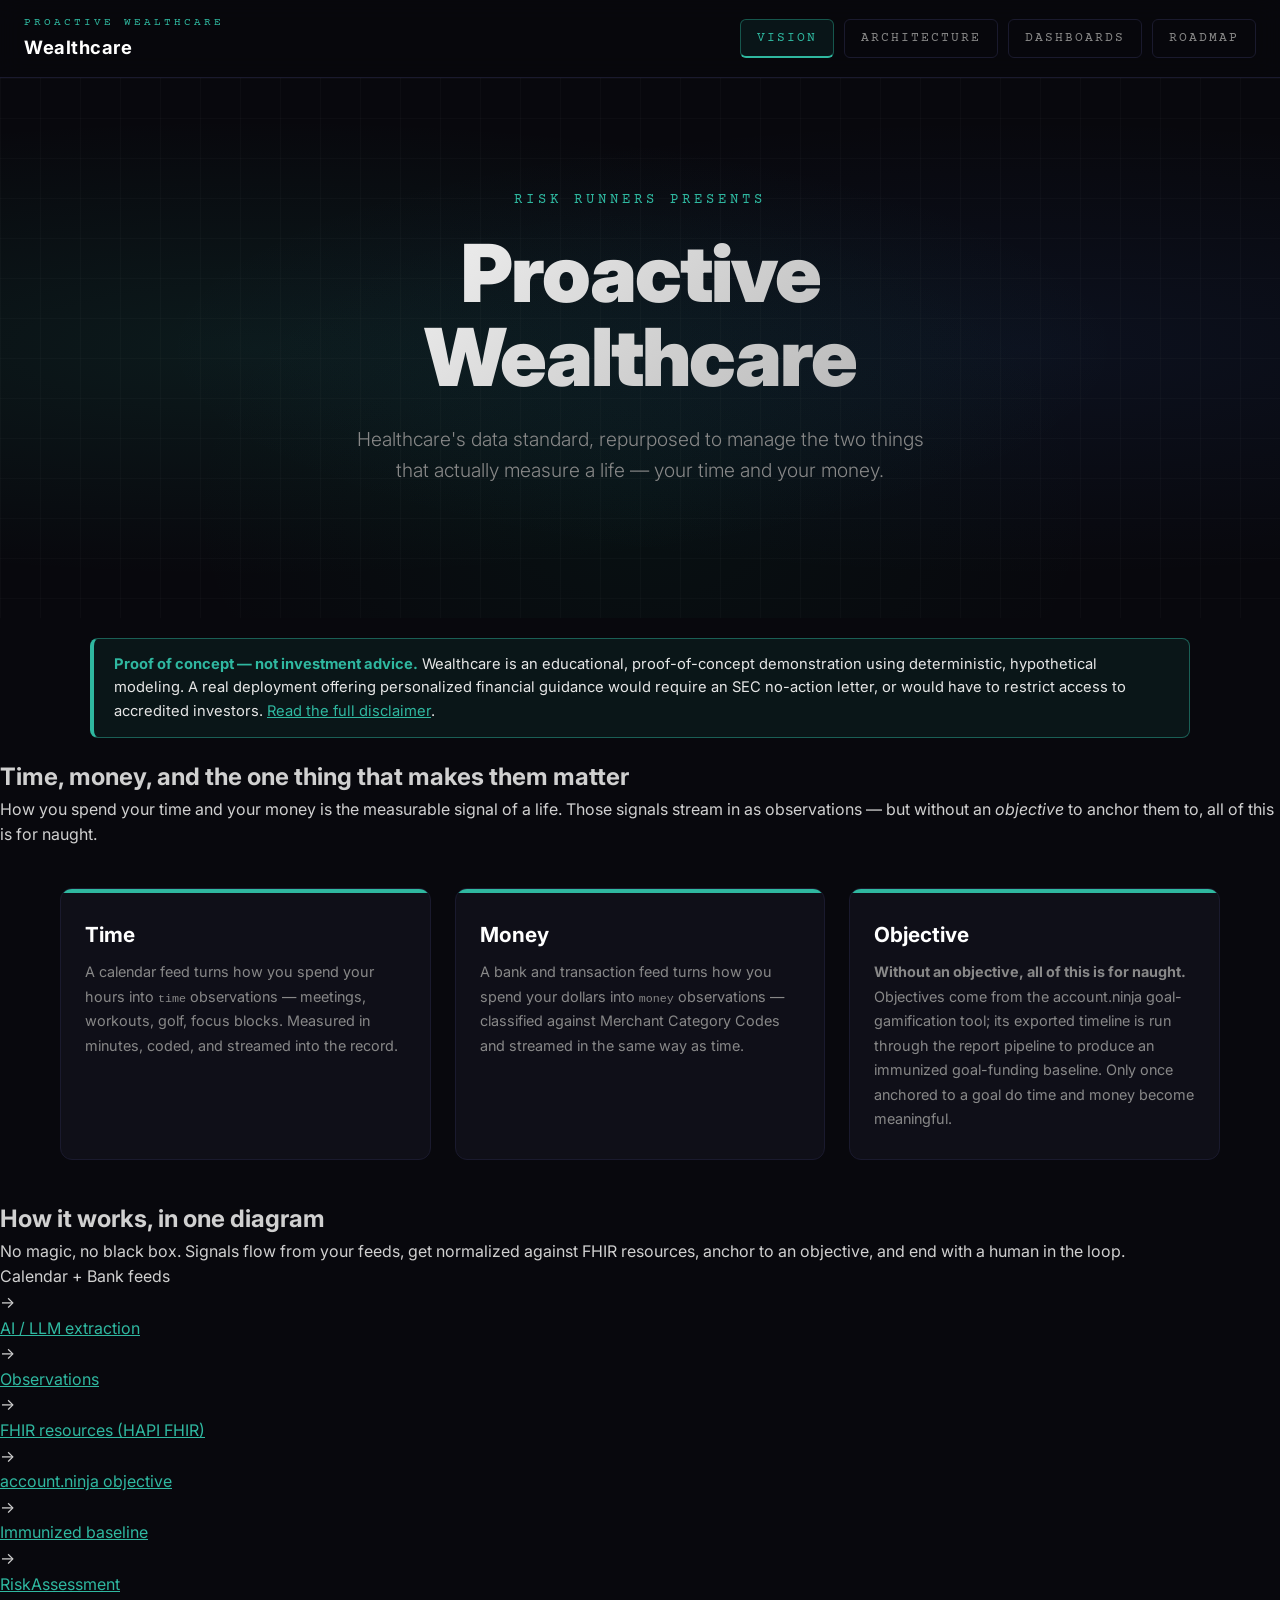
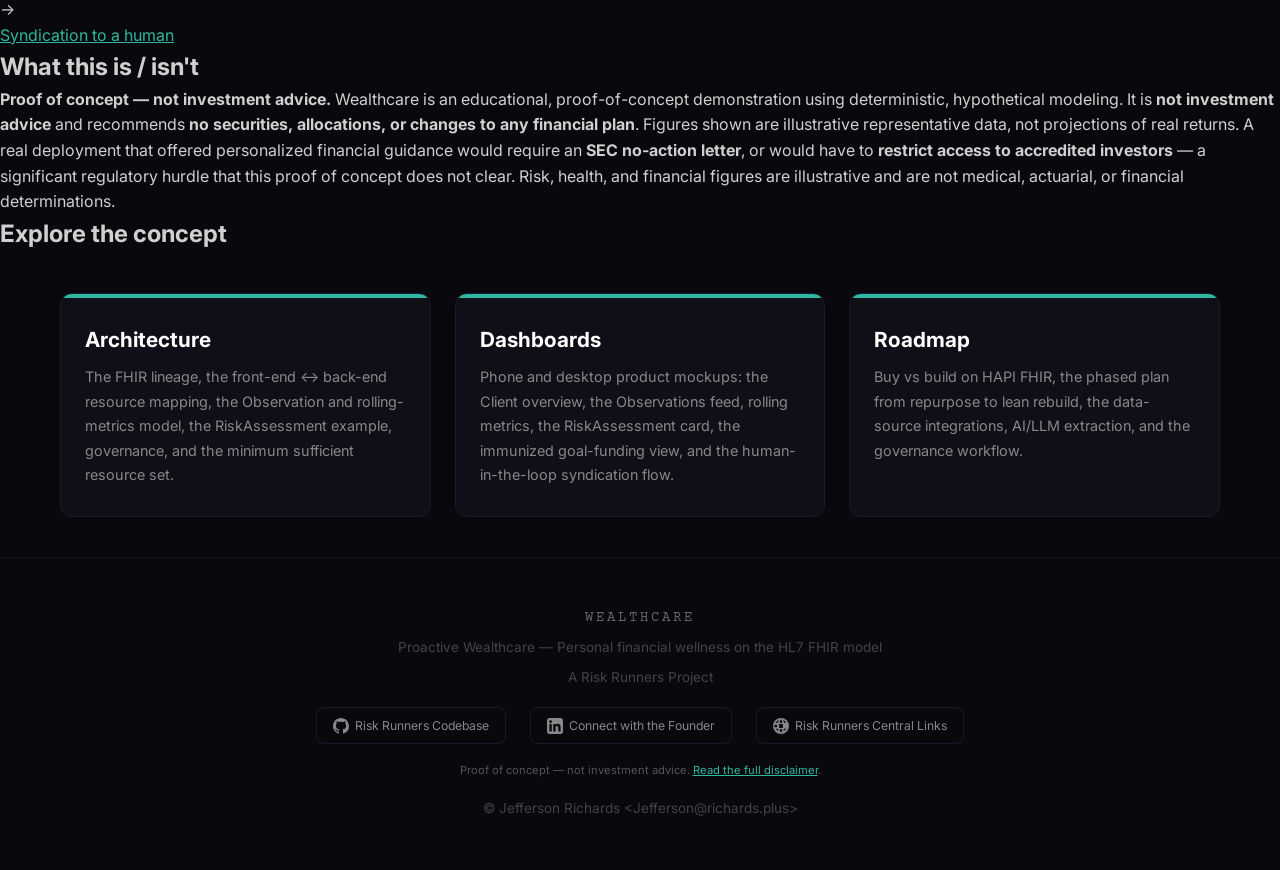
==== index.html @ acfca653 "feat(wealthcare): vision/architecture/roadmap pages (FEAT-002)" ====
<!DOCTYPE html>
<html lang="en">
<head>
    <meta charset="UTF-8">
    <meta name="viewport" content="width=device-width, initial-scale=1.0">
    <title>Wealthcare — Proactive Wealthcare</title>
    <meta name="description" content="Proactive Wealthcare: a proof of concept that repurposes the HL7 FHIR healthcare data standard to manage the two things that measure a life — your time and your money.">
    <meta name="author" content="Jefferson Richards">
    <meta name="theme-color" content="#08080d">
    <link rel="stylesheet" href="css/wealthcare.css">
</head>
<body>

<!-- ===== SHARED HEADER (byte-identical across all pages; nav.js sets aria-current at runtime) ===== -->
<header class="site-header">
    <a class="wordmark" href="index.html"><span class="wordmark-eyebrow">PROACTIVE WEALTHCARE</span><span class="wordmark-name">Wealthcare</span></a>
    <button class="nav-toggle" aria-expanded="false" aria-controls="primary-nav" aria-label="Toggle navigation">&#9776;</button>
    <nav id="primary-nav" class="primary-nav" aria-label="Primary">
        <a href="index.html">Vision</a>
        <a href="architecture.html">Architecture</a>
        <a href="dashboards.html">Dashboards</a>
        <a href="roadmap.html">Roadmap</a>
    </nav>
</header>
<!-- ===== /SHARED HEADER ===== -->

<main>

    <!-- Hero -->
    <section class="hero">
        <div class="hero-content">
            <div class="hero-tag">Risk Runners Presents</div>
            <h1>Proactive Wealthcare</h1>
            <p class="hero-sub">Healthcare's data standard, repurposed to manage the two things that actually measure a life — your time and your money.</p>
        </div>
    </section>

    <!-- ===== SHARED COMPLIANCE BANNER (byte-identical across all pages) ===== -->
    <div class="compliance-banner" role="note">
        <strong>Proof of concept — not investment advice.</strong> Wealthcare is an educational, proof-of-concept demonstration using deterministic, hypothetical modeling. A real deployment offering personalized financial guidance would require an SEC no-action letter, or would have to restrict access to accredited investors. <a href="index.html#disclaimer">Read the full disclaimer</a>.
    </div>
    <!-- ===== /SHARED COMPLIANCE BANNER ===== -->

    <!-- The thesis: Time + Money + Objective -->
    <section class="section" aria-labelledby="thesis-heading">
        <div class="section-inner">
            <h2 id="thesis-heading" class="section-title">Time, money, and the one thing that makes them matter</h2>
            <p class="section-lead">How you spend your time and your money is the measurable signal of a life. Those signals stream in as observations — but without an <em>objective</em> to anchor them to, all of this is for naught.</p>

            <div class="grid">
                <div class="card">
                    <div class="card-accent"></div>
                    <div class="card-body">
                        <div class="card-title">Time</div>
                        <p class="card-text">A calendar feed turns how you spend your hours into <code>time</code> observations — meetings, workouts, golf, focus blocks. Measured in minutes, coded, and streamed into the record.</p>
                    </div>
                </div>
                <div class="card">
                    <div class="card-accent"></div>
                    <div class="card-body">
                        <div class="card-title">Money</div>
                        <p class="card-text">A bank and transaction feed turns how you spend your dollars into <code>money</code> observations — classified against Merchant Category Codes and streamed in the same way as time.</p>
                    </div>
                </div>
                <div class="card card-objective">
                    <div class="card-accent"></div>
                    <div class="card-body">
                        <div class="card-title">Objective</div>
                        <p class="card-text"><strong>Without an objective, all of this is for naught.</strong> Objectives come from the account.ninja goal-gamification tool; its exported timeline is run through the report pipeline to produce an immunized goal-funding baseline. Only once anchored to a goal do time and money become meaningful.</p>
                    </div>
                </div>
            </div>
        </div>
    </section>

    <!-- How it works, in one diagram -->
    <section class="section" aria-labelledby="flow-heading">
        <div class="section-inner">
            <h2 id="flow-heading" class="section-title">How it works, in one diagram</h2>
            <p class="section-lead">No magic, no black box. Signals flow from your feeds, get normalized against FHIR resources, anchor to an objective, and end with a human in the loop.</p>

            <ol class="flow" aria-label="Wealthcare data flow, left to right">
                <li class="flow-node"><span class="flow-label">Calendar + Bank feeds</span></li>
                <li class="flow-arrow" aria-hidden="true">→</li>
                <li class="flow-node"><a href="roadmap.html#phase-1">AI / LLM extraction</a></li>
                <li class="flow-arrow" aria-hidden="true">→</li>
                <li class="flow-node"><a href="architecture.html#observation-model">Observations</a></li>
                <li class="flow-arrow" aria-hidden="true">→</li>
                <li class="flow-node"><a href="architecture.html#mapping">FHIR resources (HAPI FHIR)</a></li>
                <li class="flow-arrow" aria-hidden="true">→</li>
                <li class="flow-node"><a href="roadmap.html#phase-2">account.ninja objective</a></li>
                <li class="flow-arrow" aria-hidden="true">→</li>
                <li class="flow-node"><a href="dashboards.html">Immunized baseline</a></li>
                <li class="flow-arrow" aria-hidden="true">→</li>
                <li class="flow-node flow-node-risk"><a href="architecture.html#riskassessment">RiskAssessment</a></li>
                <li class="flow-arrow" aria-hidden="true">→</li>
                <li class="flow-node"><a href="architecture.html#syndication">Syndication to a human</a></li>
            </ol>
        </div>
    </section>

    <!-- What this is / isn't — full locked disclaimer -->
    <section class="section" id="disclaimer" aria-labelledby="disclaimer-heading">
        <div class="section-inner">
            <h2 id="disclaimer-heading" class="section-title">What this is / isn't</h2>
            <div class="disclaimer-panel" role="note">
                <p><strong>Proof of concept — not investment advice.</strong> Wealthcare is an educational, proof-of-concept demonstration using deterministic, hypothetical modeling. It is <strong>not investment advice</strong> and recommends <strong>no securities, allocations, or changes to any financial plan</strong>. Figures shown are illustrative representative data, not projections of real returns. A real deployment that offered personalized financial guidance would require an <strong>SEC no-action letter</strong>, or would have to <strong>restrict access to accredited investors</strong> — a significant regulatory hurdle that this proof of concept does not clear. Risk, health, and financial figures are illustrative and are not medical, actuarial, or financial determinations.</p>
            </div>
        </div>
    </section>

    <!-- Three cross-link cards -->
    <section class="section" aria-labelledby="explore-heading">
        <div class="section-inner">
            <h2 id="explore-heading" class="section-title">Explore the concept</h2>
            <div class="grid">
                <a class="card" href="architecture.html">
                    <div class="card-accent"></div>
                    <div class="card-body">
                        <div class="card-title">Architecture</div>
                        <p class="card-text">The FHIR lineage, the front-end ↔ back-end resource mapping, the Observation and rolling-metrics model, the RiskAssessment example, governance, and the minimum sufficient resource set.</p>
                    </div>
                </a>
                <a class="card" href="dashboards.html">
                    <div class="card-accent"></div>
                    <div class="card-body">
                        <div class="card-title">Dashboards</div>
                        <p class="card-text">Phone and desktop product mockups: the Client overview, the Observations feed, rolling metrics, the RiskAssessment card, the immunized goal-funding view, and the human-in-the-loop syndication flow.</p>
                    </div>
                </a>
                <a class="card" href="roadmap.html">
                    <div class="card-accent"></div>
                    <div class="card-body">
                        <div class="card-title">Roadmap</div>
                        <p class="card-text">Buy vs build on HAPI FHIR, the phased plan from repurpose to lean rebuild, the data-source integrations, AI/LLM extraction, and the governance workflow.</p>
                    </div>
                </a>
            </div>
        </div>
    </section>

</main>

<!-- ===== SHARED FOOTER (adapted from street.riskrunners.com; byte-identical across all pages) ===== -->
<footer>
    <div class="brand">WEALTHCARE</div>
    <p>Proactive Wealthcare — Personal financial wellness on the HL7 FHIR model</p>
    <p style="margin-top: 8px;">A Risk Runners Project</p>
    <div class="footer-links">
        <a href="https://github.com/jeffy893/riskrunners/wiki" target="_blank" rel="noopener noreferrer">
            <svg viewBox="0 0 16 16" aria-hidden="true"><path d="M8 0C3.58 0 0 3.58 0 8c0 3.54 2.29 6.53 5.47 7.59.4.07.55-.17.55-.38 0-.19-.01-.82-.01-1.49-2.01.37-2.53-.49-2.69-.94-.09-.23-.48-.94-.82-1.13-.28-.15-.68-.52-.01-.53.63-.01 1.08.58 1.23.82.72 1.21 1.87.87 2.33.66.07-.52.28-.87.51-1.07-1.78-.2-3.64-.89-3.64-3.95 0-.87.31-1.59.82-2.15-.08-.2-.36-1.02.08-2.12 0 0 .67-.21 2.2.82.64-.18 1.32-.27 2-.27.68 0 1.36.09 2 .27 1.53-1.04 2.2-.82 2.2-.82.44 1.1.16 1.92.08 2.12.51.56.82 1.27.82 2.15 0 3.07-1.87 3.75-3.65 3.95.29.25.54.73.54 1.48 0 1.07-.01 1.93-.01 2.2 0 .21.15.46.55.38A8.013 8.013 0 0016 8c0-4.42-3.58-8-8-8z"/></svg>
            Risk Runners Codebase
        </a>
        <a href="https://jeffersonrichards.com" target="_blank" rel="noopener noreferrer">
            <svg viewBox="0 0 16 16" aria-hidden="true"><path d="M13.6 0H2.4C1.07 0 0 1.07 0 2.4v11.2C0 14.93 1.07 16 2.4 16h11.2c1.33 0 2.4-1.07 2.4-2.4V2.4C16 1.07 14.93 0 13.6 0zM4.75 13.6H2.4V6h2.35v7.6zM3.58 5.03a1.36 1.36 0 110-2.72 1.36 1.36 0 010 2.72zM13.6 13.6h-2.35V9.92c0-.88-.02-2.01-1.23-2.01-1.23 0-1.42.96-1.42 1.95v3.74H6.25V6h2.26v1.04h.03c.31-.6 1.08-1.23 2.22-1.23 2.38 0 2.82 1.56 2.82 3.6v4.19z"/></svg>
            Connect with the Founder
        </a>
        <a href="https://www.riskrunners.com" target="_blank" rel="noopener noreferrer">
            <svg viewBox="0 0 16 16" aria-hidden="true"><path d="M8 0a8 8 0 100 16A8 8 0 008 0zm5.3 4.7h-2.2c-.2-1-.6-1.9-1.1-2.6a6 6 0 013.3 2.6zM8 1.3c.7.8 1.2 1.9 1.5 3.4h-3C6.8 3.2 7.3 2.1 8 1.3zM1.5 9.3a6.4 6.4 0 010-2.6h2.6a13 13 0 000 2.6H1.5zm1.2 1.4h2.2c.2 1 .6 1.9 1.1 2.6a6 6 0 01-3.3-2.6zM4.9 4.7H2.7a6 6 0 013.3-2.6c-.5.7-.9 1.6-1.1 2.6zm3.1 10c-.7-.8-1.2-1.9-1.5-3.4h3c-.3 1.5-.8 2.6-1.5 3.4zm1.8-4.7H6.2a11.5 11.5 0 010-4h3.6a11.5 11.5 0 010 4zm.2 3.3c.5-.7.9-1.6 1.1-2.6h2.2a6 6 0 01-3.3 2.6zm1.4-4h2.6a6.4 6.4 0 000-2.6h-2.6a13 13 0 010 2.6z"/></svg>
            Risk Runners Central Links
        </a>
    </div>
    <div class="footer-compliance">Proof of concept — not investment advice. <a href="index.html#disclaimer">Read the full disclaimer</a>.</div>
    <p style="margin-top: 18px;">&copy; Jefferson Richards &lt;Jefferson@richards.plus&gt;</p>
</footer>
<!-- ===== /SHARED FOOTER ===== -->

<script src="js/nav.js"></script>
</body>
</html>
---- css/wealthcare.css ----
/* ============================================================================
   Wealthcare — Proactive Wealthcare :: shared stylesheet (FEAT-001)
   Single stylesheet reused by every page (index, architecture, dashboards,
   roadmap). Visual identity = Risk Runners dark family; accent swapped to teal.
   Author: Jefferson Richards <Jefferson@richards.plus>
   ========================================================================== */

@import url('https://fonts.googleapis.com/css2?family=Courier+Prime:wght@400;700&family=Inter:wght@300;400;600;700;900&display=swap');

* { margin: 0; padding: 0; box-sizing: border-box; }

/* ── Locked palette (custom properties) ───────────────────────────────────
   Palette inherited from street.riskrunners.com; --accent is the Wealthcare
   teal (health/wealth), --risk the red reserved for RiskAssessment emphasis,
   and the three tier colors come from the account-ninja pipeline. */
:root {
    --bg: #08080d;
    --panel: #0f0f18;
    --border: #1a1a2e;
    --text: #d0d0d0;
    --muted: #888;
    --accent: #2fb8a0;   /* teal — Wealthcare health/wealth accent */
    --risk: #dc3250;     /* red — RiskAssessment / risk emphasis only */
    --tier-low: #2563eb; /* LOW   */
    --tier-med: #059669; /* MEDIUM */
    --tier-high: #dc2626;/* HIGH  */
}

body {
    background: var(--bg);
    color: var(--text);
    font-family: 'Inter', sans-serif;
    line-height: 1.6;
}

a { color: var(--accent); }

/* ============================================================================
   HEADER NAV
   Sticky translucent bar modeled on street's .section-nav. Left wordmark area
   with a Courier-Prime eyebrow tag; right <nav> link list. Active link
   (aria-current="page") takes the accent underline/color. A hamburger button
   (hidden on desktop) toggles a stacked menu below 640px via the .is-open
   class that nav.js sets.
   ========================================================================== */
.site-header {
    display: flex;
    align-items: center;
    justify-content: space-between;
    gap: 16px;
    padding: 14px 24px;
    position: sticky;
    top: 0;
    z-index: 100;
    background: rgba(8, 8, 13, 0.92);
    backdrop-filter: blur(12px);
    -webkit-backdrop-filter: blur(12px);
    border-bottom: 1px solid var(--border);
    flex-wrap: wrap;
}

/* Left wordmark area */
.site-header .wordmark {
    display: flex;
    flex-direction: column;
    gap: 2px;
    text-decoration: none;
    color: inherit;
}

.site-header .wordmark-eyebrow {
    font-family: 'Courier Prime', monospace;
    font-size: 0.68em;
    letter-spacing: 3px;
    text-transform: uppercase;
    color: var(--accent);
}

.site-header .wordmark-name {
    font-size: 1.15em;
    font-weight: 700;
    letter-spacing: 0.5px;
    color: #fff;
}

/* Right nav link list */
.primary-nav {
    display: flex;
    gap: 10px;
    align-items: center;
    flex-wrap: wrap;
}

.primary-nav a {
    font-family: 'Courier Prime', monospace;
    font-size: 0.8em;
    letter-spacing: 2px;
    text-transform: uppercase;
    color: var(--muted);
    text-decoration: none;
    padding: 8px 16px;
    border: 1px solid var(--border);
    border-radius: 6px;
    transition: color 0.2s, border-color 0.2s, background 0.2s;
}

.primary-nav a:hover {
    color: #fff;
    border-color: rgba(255, 255, 255, 0.2);
    background: rgba(255, 255, 255, 0.05);
}

/* Active page link */
.primary-nav a[aria-current="page"] {
    color: var(--accent);
    border-color: rgba(47, 184, 160, 0.4);
    background: rgba(47, 184, 160, 0.08);
    border-bottom: 2px solid var(--accent);
}

/* Keyboard focus states in accent */
.primary-nav a:focus-visible,
.site-header .wordmark:focus-visible,
.nav-toggle:focus-visible,
.footer-links a:focus-visible {
    outline: 2px solid var(--accent);
    outline-offset: 2px;
}

/* Hamburger button — hidden on desktop, shown under 640px */
.nav-toggle {
    display: none;
    background: transparent;
    border: 1px solid var(--border);
    border-radius: 6px;
    color: var(--text);
    padding: 8px 12px;
    font-size: 1.1em;
    line-height: 1;
    cursor: pointer;
}

.nav-toggle:hover {
    border-color: rgba(255, 255, 255, 0.2);
    background: rgba(255, 255, 255, 0.05);
}

/* ============================================================================
   COMPLIANCE BANNER
   High-contrast role="note" banner on every page. Teal-tinted panel with a
   strong accent border; AA-contrast text on the dark palette.
   ========================================================================== */
.compliance-banner {
    max-width: 1100px;
    margin: 20px auto;
    padding: 14px 20px;
    background: rgba(47, 184, 160, 0.08);
    border: 1px solid rgba(47, 184, 160, 0.45);
    border-left: 4px solid var(--accent);
    border-radius: 8px;
    color: #e6e6e6;
    font-size: 0.92em;
    line-height: 1.6;
}

.compliance-banner strong {
    color: var(--accent);
    font-weight: 700;
}

.compliance-banner a {
    color: var(--accent);
    text-decoration: underline;
}

/* ============================================================================
   SHARED PRIMITIVES
   Reusable layout pieces for later pages: hero, .card grid, tables, timeline
   strip, two-lane mapping figure, and CSS-only device frames.
   ========================================================================== */

/* ── Hero (gradient + faint grid, modeled on street's .hero) ── */
.hero {
    position: relative;
    min-height: 60vh;
    display: flex;
    flex-direction: column;
    justify-content: center;
    align-items: center;
    text-align: center;
    padding: 60px 20px;
    overflow: hidden;
}

.hero::before {
    content: '';
    position: absolute;
    inset: 0;
    background:
        radial-gradient(ellipse at 20% 50%, rgba(47, 184, 160, 0.10) 0%, transparent 60%),
        radial-gradient(ellipse at 80% 50%, rgba(60, 120, 230, 0.08) 0%, transparent 60%),
        radial-gradient(ellipse at 50% 80%, rgba(5, 150, 105, 0.06) 0%, transparent 50%);
    pointer-events: none;
}

.hero::after {
    content: '';
    position: absolute;
    inset: 0;
    background-image:
        linear-gradient(rgba(255, 255, 255, 0.02) 1px, transparent 1px),
        linear-gradient(90deg, rgba(255, 255, 255, 0.02) 1px, transparent 1px);
    background-size: 40px 40px;
    pointer-events: none;
}

.hero-content { position: relative; z-index: 1; max-width: 800px; }

.hero-tag {
    font-family: 'Courier Prime', monospace;
    font-size: 0.85em;
    letter-spacing: 4px;
    text-transform: uppercase;
    color: var(--accent);
    margin-bottom: 20px;
}

.hero h1 {
    font-size: clamp(2.5em, 7vw, 5em);
    font-weight: 900;
    line-height: 1.05;
    letter-spacing: -2px;
    background: linear-gradient(135deg, #fff 0%, #aaa 100%);
    -webkit-background-clip: text;
    -webkit-text-fill-color: transparent;
    background-clip: text;
    margin-bottom: 25px;
}

.hero-sub {
    font-size: 1.2em;
    color: var(--muted);
    max-width: 600px;
    margin: 0 auto 20px;
    font-weight: 300;
}

/* ── Card grid (street .card style) ── */
.grid {
    display: grid;
    grid-template-columns: repeat(auto-fill, minmax(min(340px, 100%), 1fr));
    gap: 24px;
    max-width: 1200px;
    margin: 0 auto;
    padding: 40px 20px;
}

.card {
    background: var(--panel);
    border: 1px solid var(--border);
    border-radius: 12px;
    overflow: hidden;
    transition: transform 0.25s ease, border-color 0.25s ease, box-shadow 0.25s ease;
    text-decoration: none;
    color: inherit;
    display: flex;
    flex-direction: column;
}

.card:hover {
    transform: translateY(-4px);
    border-color: rgba(47, 184, 160, 0.4);
    box-shadow: 0 12px 40px rgba(0, 0, 0, 0.4);
}

.card-accent { height: 4px; width: 100%; background: var(--accent); }

.card-body {
    padding: 28px 24px;
    flex: 1;
    display: flex;
    flex-direction: column;
}

.card-title {
    font-size: 1.3em;
    font-weight: 700;
    color: #fff;
    margin-bottom: 12px;
    line-height: 1.3;
}

.card-text {
    font-size: 0.9em;
    color: var(--muted);
    line-height: 1.7;
    flex: 1;
}

/* ── Semantic table ── */
.data-table {
    width: 100%;
    border-collapse: collapse;
    margin: 20px 0;
    font-size: 0.92em;
}

.data-table caption {
    caption-side: top;
    text-align: left;
    color: var(--muted);
    font-family: 'Courier Prime', monospace;
    font-size: 0.8em;
    letter-spacing: 2px;
    text-transform: uppercase;
    margin-bottom: 10px;
}

.data-table th,
.data-table td {
    text-align: left;
    padding: 10px 14px;
    border-bottom: 1px solid var(--border);
}

.data-table thead th {
    color: #fff;
    font-weight: 600;
    border-bottom: 2px solid var(--border);
}

.data-table tbody tr:hover { background: rgba(255, 255, 255, 0.02); }

/* Tier emphasis helpers (reused by dashboards/architecture) */
.tier-low { color: var(--tier-low); }
.tier-med { color: var(--tier-med); }
.tier-high { color: var(--tier-high); }

/* ── Timeline strip (horizontal, stacks on mobile) ── */
.timeline {
    display: flex;
    gap: 0;
    max-width: 1100px;
    margin: 30px auto;
    padding: 0 20px;
    list-style: none;
}

.timeline li {
    flex: 1;
    position: relative;
    padding: 20px 16px 0;
    border-top: 2px solid var(--border);
}

.timeline li::before {
    content: '';
    position: absolute;
    top: -7px;
    left: 0;
    width: 12px;
    height: 12px;
    border-radius: 50%;
    background: var(--accent);
}

.timeline .timeline-era {
    font-family: 'Courier Prime', monospace;
    font-size: 0.75em;
    letter-spacing: 2px;
    color: var(--accent);
    text-transform: uppercase;
}

.timeline .timeline-title {
    display: block;
    color: #fff;
    font-weight: 600;
    margin: 6px 0 4px;
}

.timeline .timeline-desc { font-size: 0.85em; color: var(--muted); }

/* ── Two-lane mapping figure (two columns of resource chips) ── */
.two-lane {
    display: grid;
    grid-template-columns: 1fr auto 1fr;
    gap: 16px;
    align-items: center;
    max-width: 900px;
    margin: 30px auto;
    padding: 0 20px;
}

.two-lane .lane {
    display: flex;
    flex-direction: column;
    gap: 12px;
}

.two-lane .lane-label {
    font-family: 'Courier Prime', monospace;
    font-size: 0.75em;
    letter-spacing: 2px;
    text-transform: uppercase;
    color: var(--muted);
    text-align: center;
    margin-bottom: 4px;
}

.chip {
    background: var(--panel);
    border: 1px solid var(--border);
    border-radius: 8px;
    padding: 12px 16px;
    color: var(--text);
    text-align: center;
    font-size: 0.9em;
}

.two-lane .connector {
    color: var(--accent);
    font-size: 1.4em;
    text-align: center;
}

/* ── CSS-only device frames (phone + desktop/browser) ── */
.device-frame {
    background: var(--panel);
    border: 1px solid var(--border);
    margin: 0 auto;
}

/* Phone frame */
.device-phone {
    width: 300px;
    max-width: 100%;
    border: 10px solid #16161f;
    border-radius: 36px;
    padding: 0;
    overflow: hidden;
    box-shadow: 0 10px 40px rgba(0, 0, 0, 0.5);
}

.device-phone .device-notch {
    height: 22px;
    background: #16161f;
    border-radius: 0 0 14px 14px;
    width: 44%;
    margin: 0 auto;
}

.device-phone .device-screen {
    padding: 16px;
    min-height: 420px;
}

/* Desktop / browser frame */
.device-desktop {
    width: 760px;
    max-width: 100%;
    border: 1px solid var(--border);
    border-radius: 10px;
    overflow: hidden;
    box-shadow: 0 10px 40px rgba(0, 0, 0, 0.5);
}

.device-desktop .device-bar {
    display: flex;
    align-items: center;
    gap: 7px;
    padding: 10px 14px;
    background: #16161f;
    border-bottom: 1px solid var(--border);
}

.device-desktop .device-bar span {
    width: 11px;
    height: 11px;
    border-radius: 50%;
    background: #2a2a3a;
    display: inline-block;
}

.device-desktop .device-screen {
    padding: 20px;
    min-height: 360px;
}

/* ============================================================================
   FOOTER  (copied from street.riskrunners.com — structure VERBATIM)
   Only change vs street: the hover color swapped #dc3250 -> var(--accent),
   and its rgba border/background accents swapped to teal.
   ========================================================================== */
footer {
    text-align: center;
    padding: 50px 20px;
    border-top: 1px solid #141420;
    color: #444;
    font-size: 0.85em;
}

footer .brand {
    font-family: 'Courier Prime', monospace;
    font-size: 1em;
    letter-spacing: 3px;
    color: #666;
    margin-bottom: 8px;
}

.footer-links {
    display: flex;
    justify-content: center;
    gap: 24px;
    margin-top: 18px;
    flex-wrap: wrap;
}

.footer-links a {
    display: inline-flex;
    align-items: center;
    gap: 6px;
    color: #888;
    text-decoration: none;
    font-size: 0.9em;
    padding: 8px 16px;
    border: 1px solid #1a1a2e;
    border-radius: 8px;
    transition: color 0.2s, border-color 0.2s, background 0.2s;
}

.footer-links a:hover {
    color: #2fb8a0;
    border-color: rgba(47, 184, 160, 0.4);
    background: rgba(47, 184, 160, 0.05);
}

.footer-links svg {
    width: 16px;
    height: 16px;
    fill: currentColor;
    flex-shrink: 0;
}

/* Short compliance line in the footer (§9) */
.footer-compliance {
    margin-top: 18px;
    font-size: 0.82em;
    color: #555;
}

.footer-compliance a { color: var(--accent); text-decoration: underline; }

/* ============================================================================
   RESPONSIVE  (<=600px) — mirrors street's responsive rules; everything stacks
   and nothing overflows at ~375px.
   ========================================================================== */
@media (max-width: 640px) {
    /* Header collapses to hamburger */
    .nav-toggle { display: inline-block; }

    .primary-nav {
        display: none;
        flex-direction: column;
        align-items: stretch;
        width: 100%;
        gap: 8px;
        margin-top: 12px;
    }

    /* nav.js adds .is-open to reveal the stacked menu */
    .primary-nav.is-open { display: flex; }

    .primary-nav a { font-size: 0.8em; }
}

@media (max-width: 600px) {
    .grid { grid-template-columns: 1fr; padding: 30px 16px; }
    .hero { min-height: 50vh; padding: 40px 16px; }
    .hero-sub { font-size: 1.02em; }
    .card-body { padding: 20px 18px; }
    .card-title { font-size: 1.15em; }
    .card-text { font-size: 0.85em; }
    footer { padding: 40px 16px; }

    /* Timeline + two-lane figure stack vertically */
    .timeline { flex-direction: column; gap: 24px; }
    .timeline li { border-top: none; border-left: 2px solid var(--border); padding: 0 0 0 20px; }
    .timeline li::before { top: 0; left: -7px; }

    .two-lane { grid-template-columns: 1fr; }
    .two-lane .connector { transform: rotate(90deg); }

    .device-desktop .device-screen,
    .device-phone .device-screen { padding: 14px; }

    .compliance-banner { margin: 16px; }
}
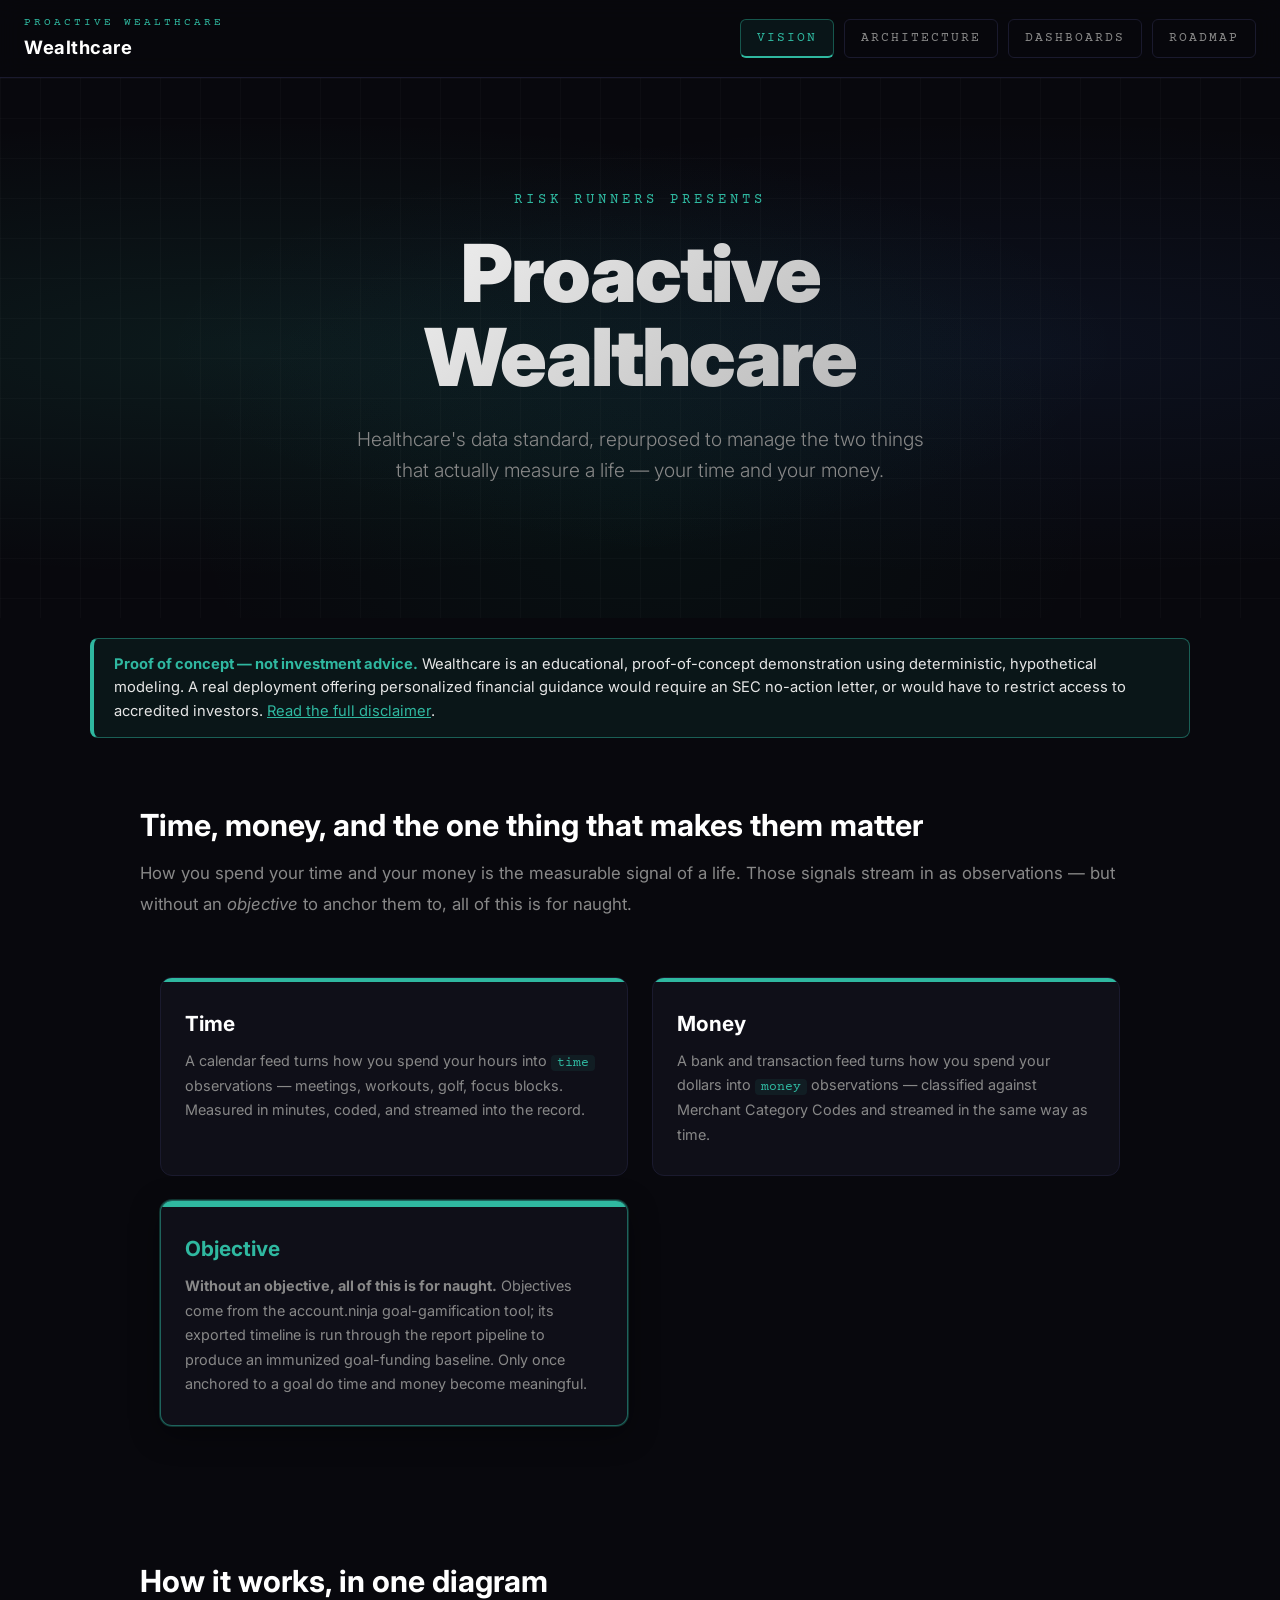
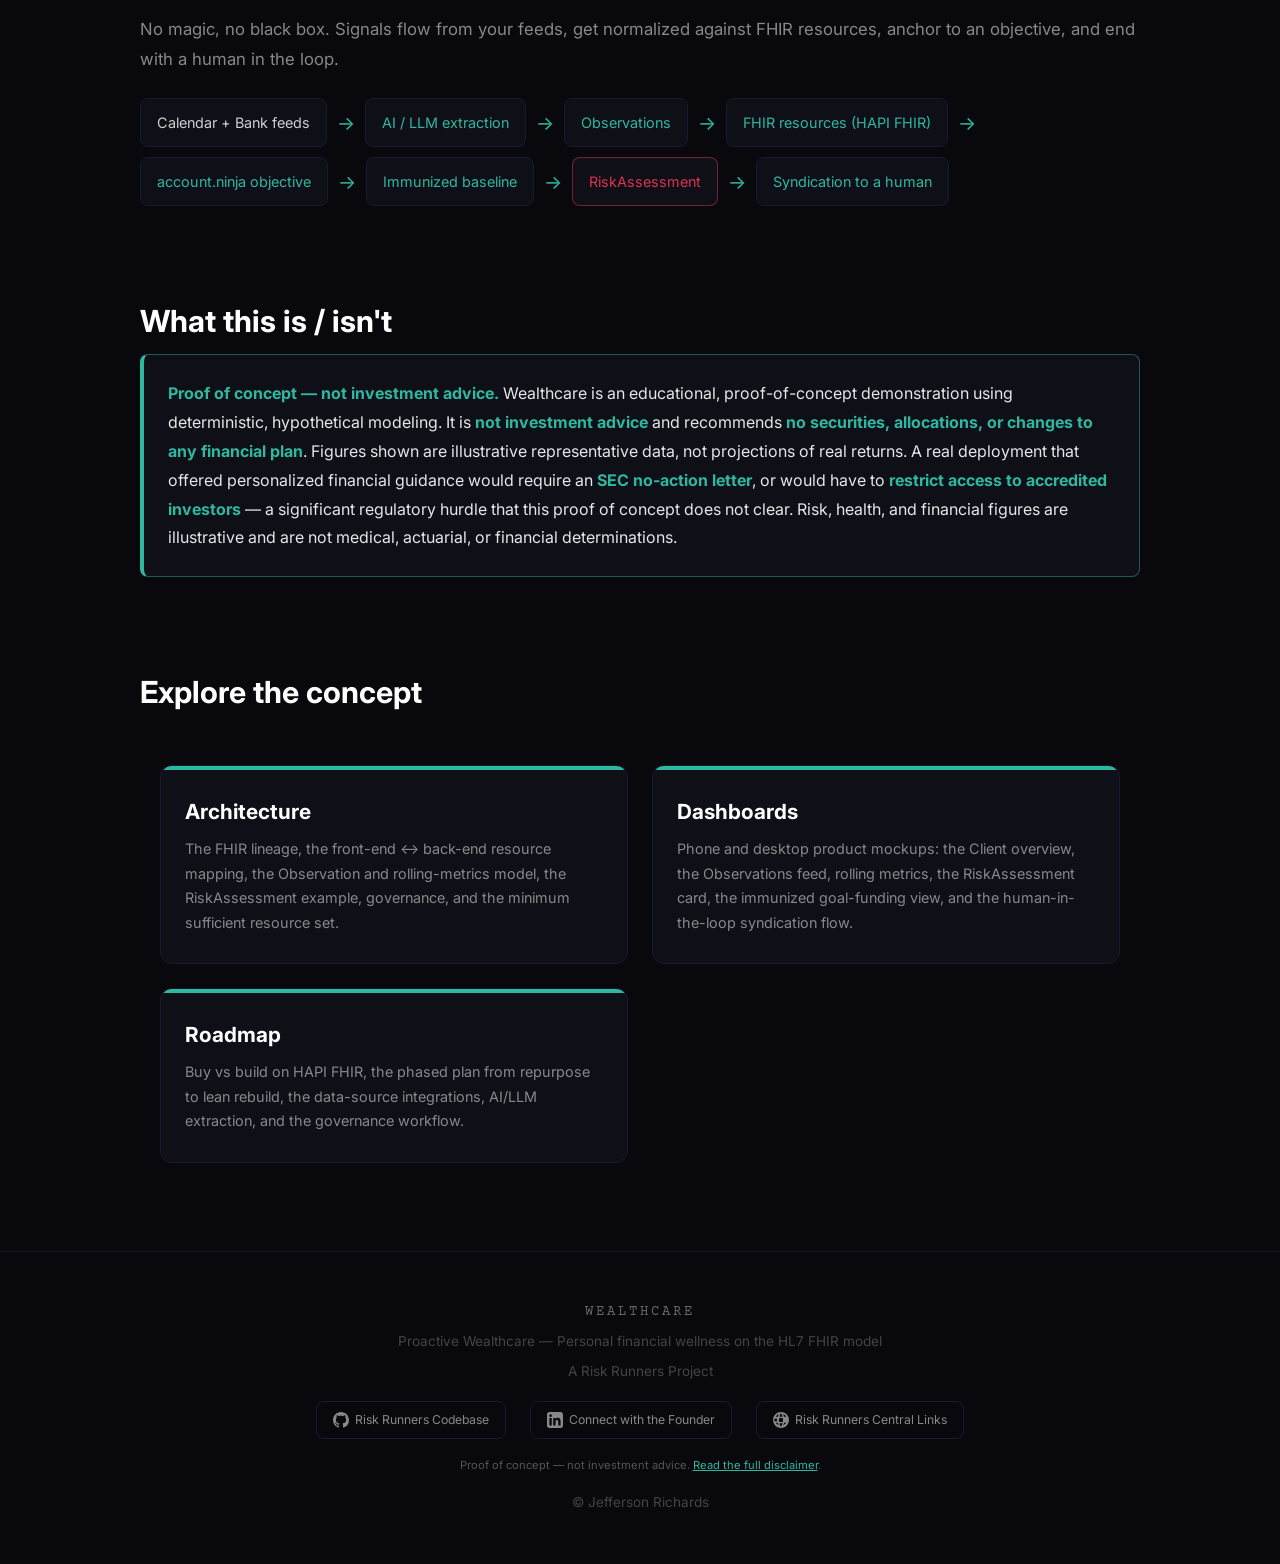
==== commit 813d963e: "feat(wealthcare): social share meta + logo, AGPL-3.0 license, CNAME; remove email - Add Open Graph +" ====
--- a/index.html
+++ b/index.html
@@ -7,6 +7,28 @@
     <meta name="description" content="Proactive Wealthcare: a proof of concept that repurposes the HL7 FHIR healthcare data standard to manage the two things that measure a life — your time and your money.">
     <meta name="author" content="Jefferson Richards">
     <meta name="theme-color" content="#08080d">
+
+    <!-- Favicon & App Icons -->
+    <link rel="icon" type="image/jpeg" href="wealthcare-logo.jpg">
+    <link rel="apple-touch-icon" href="wealthcare-logo.jpg">
+
+    <!-- Open Graph (Facebook, LinkedIn, iMessage, etc.) -->
+    <meta property="og:type" content="website">
+    <meta property="og:url" content="https://wealth.riskrunners.com/">
+    <meta property="og:title" content="Wealthcare — Proactive Wealthcare">
+    <meta property="og:description" content="Proactive Wealthcare: a proof of concept that repurposes the HL7 FHIR healthcare data standard to manage the two things that measure a life — your time and your money.">
+    <meta property="og:image" content="https://wealth.riskrunners.com/wealthcare-logo.jpg">
+    <meta property="og:image:width" content="1536">
+    <meta property="og:image:height" content="812">
+    <meta property="og:site_name" content="Wealthcare">
+
+    <!-- Twitter Card -->
+    <meta name="twitter:card" content="summary_large_image">
+    <meta name="twitter:url" content="https://wealth.riskrunners.com/">
+    <meta name="twitter:title" content="Wealthcare — Proactive Wealthcare">
+    <meta name="twitter:description" content="Proactive Wealthcare: a proof of concept that repurposes the HL7 FHIR healthcare data standard to manage the two things that measure a life — your time and your money.">
+    <meta name="twitter:image" content="https://wealth.riskrunners.com/wealthcare-logo.jpg">
+
     <link rel="stylesheet" href="css/wealthcare.css">
 </head>
 <body>
@@ -161,7 +183,7 @@
         </a>
     </div>
     <div class="footer-compliance">Proof of concept — not investment advice. <a href="index.html#disclaimer">Read the full disclaimer</a>.</div>
-    <p style="margin-top: 18px;">&copy; Jefferson Richards &lt;Jefferson@richards.plus&gt;</p>
+    <p style="margin-top: 18px;">&copy; Jefferson Richards</p>
 </footer>
 <!-- ===== /SHARED FOOTER ===== -->
 
--- a/css/wealthcare.css
+++ b/css/wealthcare.css
@@ -298,12 +298,20 @@
 }
 
 /* ── Semantic table ── */
+.table-scroll {
+    overflow-x: auto;
+    -webkit-overflow-scrolling: touch;
+    margin: 20px 0;
+}
+
 .data-table {
     width: 100%;
     border-collapse: collapse;
     margin: 20px 0;
     font-size: 0.92em;
 }
+
+.table-scroll .data-table { margin: 0; min-width: 560px; }
 
 .data-table caption {
     caption-side: top;
@@ -596,3 +604,511 @@
 
     .compliance-banner { margin: 16px; }
 }
+
+/* ============================================================================
+   PAGE SECTIONS (FEAT-002) — index.html, architecture.html, roadmap.html
+   Shared content-section primitives used by the three non-chart pages.
+   ========================================================================== */
+.section { padding: 48px 20px; }
+
+.section-inner {
+    max-width: 1000px;
+    margin: 0 auto;
+}
+
+.section-title {
+    font-size: 1.9em;
+    font-weight: 700;
+    color: #fff;
+    margin-bottom: 14px;
+    line-height: 1.25;
+}
+
+.section-lead {
+    color: var(--muted);
+    font-size: 1.05em;
+    line-height: 1.8;
+    margin-bottom: 18px;
+}
+
+.section-lead:last-child { margin-bottom: 0; }
+
+/* Page intro title/eyebrow for architecture + roadmap (the single <h1>) */
+.page-eyebrow { margin-bottom: 10px; }
+
+.page-title {
+    font-size: clamp(2em, 5vw, 3em);
+    font-weight: 900;
+    letter-spacing: -1px;
+    line-height: 1.1;
+    background: linear-gradient(135deg, #fff 0%, #aaa 100%);
+    -webkit-background-clip: text;
+    -webkit-text-fill-color: transparent;
+    background-clip: text;
+    margin-bottom: 18px;
+}
+
+code {
+    font-family: 'Courier Prime', monospace;
+    font-size: 0.9em;
+    color: var(--accent);
+    background: rgba(47, 184, 160, 0.08);
+    padding: 1px 6px;
+    border-radius: 4px;
+}
+
+/* ── index.html: Objective card emphasis ── */
+.card-objective {
+    border-color: rgba(47, 184, 160, 0.5);
+    box-shadow: 0 0 0 1px rgba(47, 184, 160, 0.25), 0 8px 30px rgba(0, 0, 0, 0.4);
+}
+
+.card-objective .card-accent { height: 6px; }
+
+.card-objective .card-title { color: var(--accent); }
+
+/* ── index.html: "How it works" flow diagram (CSS/HTML only, no library) ── */
+.flow {
+    display: flex;
+    flex-wrap: wrap;
+    align-items: center;
+    gap: 10px;
+    list-style: none;
+    margin-top: 24px;
+    padding: 0;
+}
+
+.flow-node {
+    background: var(--panel);
+    border: 1px solid var(--border);
+    border-radius: 8px;
+    padding: 12px 16px;
+    font-size: 0.9em;
+    color: var(--text);
+    text-align: center;
+}
+
+.flow-node a { color: var(--accent); text-decoration: none; }
+.flow-node a:hover { text-decoration: underline; }
+
+.flow-node-risk { border-color: rgba(220, 50, 80, 0.5); }
+.flow-node-risk a { color: var(--risk); }
+
+.flow-label { color: var(--text); }
+
+.flow-arrow {
+    color: var(--accent);
+    font-size: 1.2em;
+    flex-shrink: 0;
+}
+
+/* ── index.html: full disclaimer panel ── */
+.disclaimer-panel {
+    background: var(--panel);
+    border: 1px solid rgba(47, 184, 160, 0.45);
+    border-left: 4px solid var(--accent);
+    border-radius: 8px;
+    padding: 24px;
+    color: #e6e6e6;
+    line-height: 1.8;
+}
+
+.disclaimer-panel strong { color: var(--accent); }
+
+/* ── architecture.html + roadmap.html: spec/justification lists ── */
+.spec-list {
+    list-style: none;
+    padding: 0;
+    margin: 18px 0;
+}
+
+.spec-list li {
+    position: relative;
+    padding: 10px 0 10px 22px;
+    border-bottom: 1px solid var(--border);
+    color: var(--text);
+    line-height: 1.75;
+}
+
+.spec-list li::before {
+    content: '▸';
+    position: absolute;
+    left: 0;
+    color: var(--accent);
+}
+
+.spec-list li:last-child { border-bottom: none; }
+
+/* ── architecture.html: two-lane connector column + risk chip ── */
+.connector-column {
+    display: flex;
+    flex-direction: column;
+    gap: 12px;
+    justify-content: center;
+}
+
+.connector-column .connector { line-height: 2.6; }
+
+.chip-risk {
+    border-color: rgba(220, 50, 80, 0.5);
+    color: var(--risk);
+}
+
+/* ── architecture.html: RiskAssessment figure + mandatory micro-disclaimer ── */
+.risk-figure { color: var(--risk); }
+
+.micro-disclaimer {
+    font-family: 'Courier Prime', monospace;
+    font-size: 0.82em;
+    color: var(--muted);
+    font-style: normal;
+}
+
+.micro-disclaimer-block {
+    display: block;
+    margin-top: 10px;
+    padding: 12px 16px;
+    background: rgba(220, 50, 80, 0.06);
+    border: 1px solid rgba(220, 50, 80, 0.3);
+    border-radius: 8px;
+    line-height: 1.7;
+}
+
+/* ── roadmap.html: phased plan ── */
+.phase-list {
+    list-style: none;
+    padding: 0;
+    margin: 24px 0 0;
+}
+
+.phase {
+    display: grid;
+    grid-template-columns: 120px 1fr;
+    gap: 20px;
+    padding: 22px 0;
+    border-top: 1px solid var(--border);
+}
+
+.phase:first-child { border-top: none; }
+
+.phase-marker {
+    font-family: 'Courier Prime', monospace;
+    font-size: 0.85em;
+    letter-spacing: 2px;
+    text-transform: uppercase;
+    color: var(--accent);
+    font-weight: 700;
+    padding-top: 4px;
+}
+
+.phase-title {
+    font-size: 1.25em;
+    font-weight: 700;
+    color: #fff;
+    margin-bottom: 10px;
+}
+
+.phase-body p { margin-bottom: 8px; color: var(--text); line-height: 1.7; }
+.phase-body p:last-child { margin-bottom: 0; }
+.phase-body strong { color: #fff; }
+.phase-body a { color: var(--accent); }
+
+/* ── roadmap.html: governance workflow + design note ── */
+.workflow-list {
+    margin: 18px 0 0 20px;
+    padding: 0;
+    color: var(--text);
+}
+
+.workflow-list li { padding: 6px 0; line-height: 1.7; }
+
+.design-note {
+    margin-top: 18px;
+    padding: 16px 20px;
+    background: rgba(47, 184, 160, 0.06);
+    border: 1px solid rgba(47, 184, 160, 0.3);
+    border-left: 4px solid var(--accent);
+    border-radius: 8px;
+    color: #e6e6e6;
+    line-height: 1.7;
+}
+
+.design-note strong { color: var(--accent); }
+
+@media (max-width: 600px) {
+    .section { padding: 32px 16px; }
+    .section-title { font-size: 1.5em; }
+    .flow { flex-direction: column; align-items: stretch; }
+    .flow-node { text-align: left; }
+    .flow-arrow { transform: rotate(90deg); align-self: center; }
+    .phase { grid-template-columns: 1fr; gap: 8px; }
+}
+
+/* ============================================================================
+   DASHBOARDS (FEAT-003) — mockup gallery primitives for dashboards.html only.
+   Device frames, tiles, observations feed, chart figures + fallback note,
+   RiskAssessment card, and the syndication message thread.
+   ========================================================================== */
+
+/* Caption/label under each device-frame mockup */
+.mockup { margin: 28px 0 0; }
+
+.mockup-caption {
+    font-family: 'Courier Prime', monospace;
+    font-size: 0.78em;
+    letter-spacing: 2px;
+    text-transform: uppercase;
+    color: var(--accent);
+    margin-bottom: 12px;
+}
+
+/* "illustrative" badge + persona header (§5.1, §5.6) */
+.illustrative-badge {
+    display: inline-block;
+    font-family: 'Courier Prime', monospace;
+    font-size: 0.72em;
+    letter-spacing: 2px;
+    text-transform: uppercase;
+    color: var(--accent);
+    background: rgba(47, 184, 160, 0.1);
+    border: 1px solid rgba(47, 184, 160, 0.4);
+    border-radius: 20px;
+    padding: 2px 10px;
+    margin-left: 8px;
+    vertical-align: middle;
+}
+
+.persona-header {
+    display: flex;
+    align-items: center;
+    flex-wrap: wrap;
+    gap: 6px;
+    margin-bottom: 16px;
+    font-size: 1.05em;
+    font-weight: 600;
+    color: #fff;
+}
+
+/* §5.1 four summary tiles */
+.tile-grid {
+    display: grid;
+    grid-template-columns: repeat(auto-fit, minmax(150px, 1fr));
+    gap: 14px;
+}
+
+.tile {
+    background: var(--bg);
+    border: 1px solid var(--border);
+    border-radius: 10px;
+    padding: 16px;
+}
+
+.tile-label {
+    font-family: 'Courier Prime', monospace;
+    font-size: 0.72em;
+    letter-spacing: 2px;
+    text-transform: uppercase;
+    color: var(--muted);
+    margin-bottom: 8px;
+}
+
+.tile-value {
+    font-size: 1.5em;
+    font-weight: 700;
+    color: #fff;
+    line-height: 1.2;
+}
+
+.tile-value .illustrative-badge { font-size: 0.42em; font-weight: 400; }
+
+.tile-risk .tile-value { color: var(--risk); }
+
+/* §5.2 observations feed */
+.feed {
+    list-style: none;
+    margin: 0;
+    padding: 0;
+    max-height: 520px;
+    overflow-y: auto;
+}
+
+.feed-row {
+    display: grid;
+    grid-template-columns: 1fr auto;
+    gap: 6px 12px;
+    padding: 16px 4px;
+    border-bottom: 1px solid var(--border);
+}
+
+.feed-row:last-child { border-bottom: none; }
+
+.feed-code {
+    grid-column: 1;
+    grid-row: 1;
+    font-family: 'Courier Prime', monospace;
+    font-size: 0.78em;
+    color: var(--accent);
+    letter-spacing: 1px;
+}
+
+.feed-label {
+    grid-column: 1;
+    grid-row: 2;
+    color: var(--text);
+    font-size: 0.9em;
+}
+
+.feed-value {
+    grid-column: 2;
+    grid-row: 1;
+    text-align: right;
+    font-weight: 700;
+    color: #fff;
+    font-size: 0.95em;
+}
+
+.feed-meta {
+    grid-column: 2;
+    grid-row: 2;
+    text-align: right;
+    font-size: 0.72em;
+    color: var(--muted);
+    font-family: 'Courier Prime', monospace;
+}
+
+.feed-chip {
+    display: inline-block;
+    font-family: 'Courier Prime', monospace;
+    font-size: 0.68em;
+    letter-spacing: 1px;
+    text-transform: uppercase;
+    border: 1px solid var(--border);
+    border-radius: 10px;
+    padding: 0 6px;
+    color: var(--muted);
+    margin-right: 6px;
+}
+
+/* Row 11 anomaly — golf-cart breach in risk red */
+.feed-row-anomaly {
+    background: rgba(220, 50, 80, 0.08);
+    border-left: 3px solid var(--risk);
+    padding-left: 8px;
+}
+
+.feed-row-anomaly .feed-code,
+.feed-row-anomaly .feed-value { color: var(--risk); }
+
+/* §5.3 / §5.5 chart figure + paired table wrapper */
+.chart-figure { margin: 0; }
+
+.chart-canvas-wrap {
+    position: relative;
+    height: 320px;
+    width: 100%;
+    margin-bottom: 16px;
+}
+
+/* role=status note shown when Chart.js is unavailable (§10.2) */
+.charts-fallback {
+    margin: 0 0 16px;
+    padding: 10px 14px;
+    background: rgba(220, 50, 80, 0.06);
+    border: 1px solid rgba(220, 50, 80, 0.3);
+    border-radius: 8px;
+    color: #e6e6e6;
+    font-size: 0.88em;
+}
+
+/* §5.5 goal-funding note */
+.funding-note {
+    margin-top: 16px;
+    padding: 14px 18px;
+    background: rgba(47, 184, 160, 0.06);
+    border: 1px solid rgba(47, 184, 160, 0.3);
+    border-left: 4px solid var(--accent);
+    border-radius: 8px;
+    color: #e6e6e6;
+    line-height: 1.7;
+    font-size: 0.9em;
+}
+
+.funding-note strong { color: var(--accent); }
+
+/* §5.4 RiskAssessment card */
+.risk-card {
+    background: var(--panel);
+    border: 1px solid rgba(220, 50, 80, 0.4);
+    border-left: 4px solid var(--risk);
+    border-radius: 10px;
+    padding: 22px;
+    max-width: 640px;
+}
+
+.risk-card h3 { color: #fff; margin-bottom: 10px; font-size: 1.15em; }
+
+.risk-card .spec-list li::before { color: var(--risk); }
+
+/* §5.6 syndication message thread */
+.thread {
+    display: flex;
+    flex-direction: column;
+    gap: 12px;
+}
+
+.thread-msg {
+    background: var(--bg);
+    border: 1px solid var(--border);
+    border-radius: 12px;
+    padding: 12px 14px;
+    font-size: 0.9em;
+    line-height: 1.6;
+}
+
+.thread-msg a { color: var(--accent); }
+
+.badge-pipeline {
+    display: inline-block;
+    font-family: 'Courier Prime', monospace;
+    font-size: 0.68em;
+    letter-spacing: 1px;
+    text-transform: uppercase;
+    color: var(--tier-low);
+    background: rgba(37, 99, 235, 0.12);
+    border: 1px solid rgba(37, 99, 235, 0.4);
+    border-radius: 10px;
+    padding: 1px 8px;
+    margin-left: 6px;
+}
+
+.slot-list { list-style: none; margin: 6px 0 0; padding: 0; }
+
+.slot {
+    display: block;
+    width: 100%;
+    text-align: left;
+    background: rgba(47, 184, 160, 0.08);
+    border: 1px solid rgba(47, 184, 160, 0.4);
+    border-radius: 10px;
+    padding: 10px 14px;
+    margin-bottom: 8px;
+    color: var(--accent);
+    font-size: 0.9em;
+    font-family: 'Courier Prime', monospace;
+    cursor: pointer;
+}
+
+.slot:hover { background: rgba(47, 184, 160, 0.14); }
+
+.slot:focus-visible { outline: 2px solid var(--accent); outline-offset: 2px; }
+
+.thread-caption {
+    margin-top: 6px;
+    font-size: 0.82em;
+    color: var(--muted);
+    line-height: 1.6;
+}
+
+@media (max-width: 600px) {
+    .chart-canvas-wrap { height: 260px; }
+}
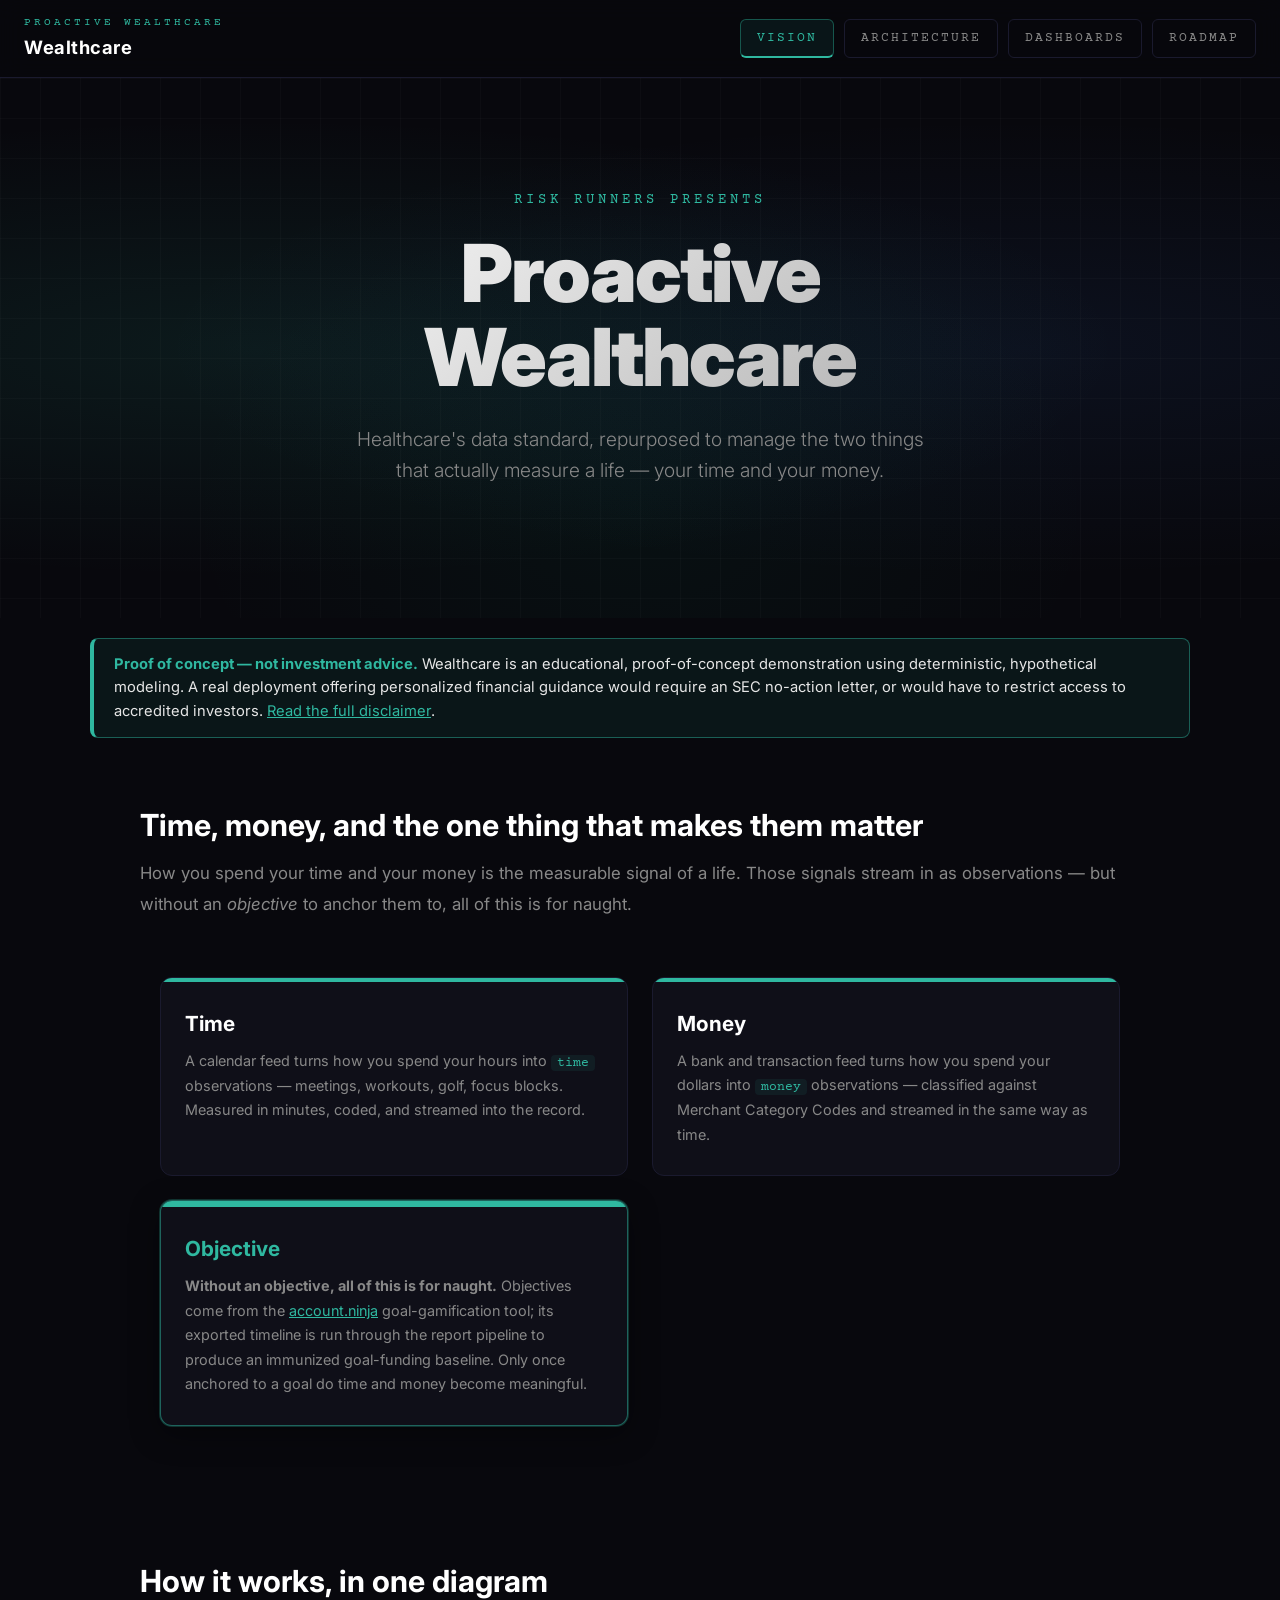
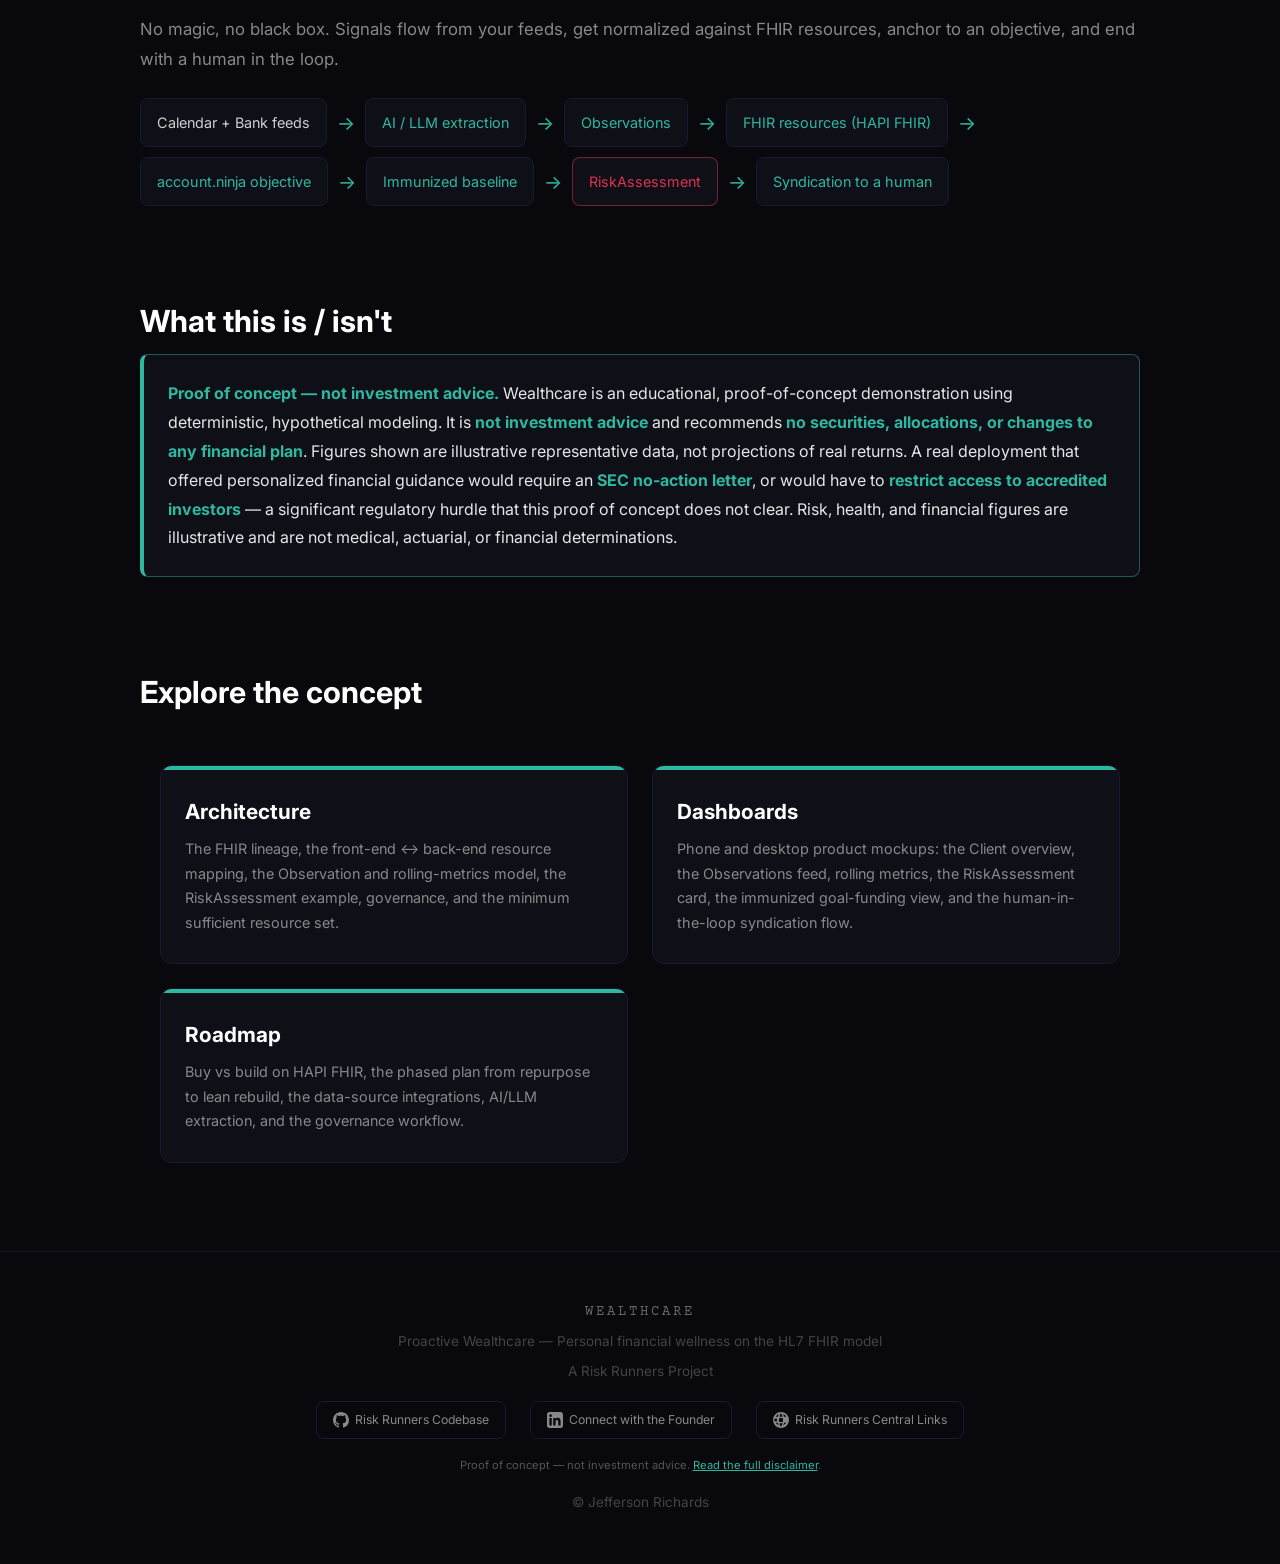
==== commit 4ba91775: "feat(wealthcare): link account.ninja mentions to https://account.ninja" ====
--- a/index.html
+++ b/index.html
@@ -88,7 +88,7 @@
                     <div class="card-accent"></div>
                     <div class="card-body">
                         <div class="card-title">Objective</div>
-                        <p class="card-text"><strong>Without an objective, all of this is for naught.</strong> Objectives come from the account.ninja goal-gamification tool; its exported timeline is run through the report pipeline to produce an immunized goal-funding baseline. Only once anchored to a goal do time and money become meaningful.</p>
+                        <p class="card-text"><strong>Without an objective, all of this is for naught.</strong> Objectives come from the <a href="https://account.ninja" target="_blank" rel="noopener noreferrer">account.ninja</a> goal-gamification tool; its exported timeline is run through the report pipeline to produce an immunized goal-funding baseline. Only once anchored to a goal do time and money become meaningful.</p>
                     </div>
                 </div>
             </div>
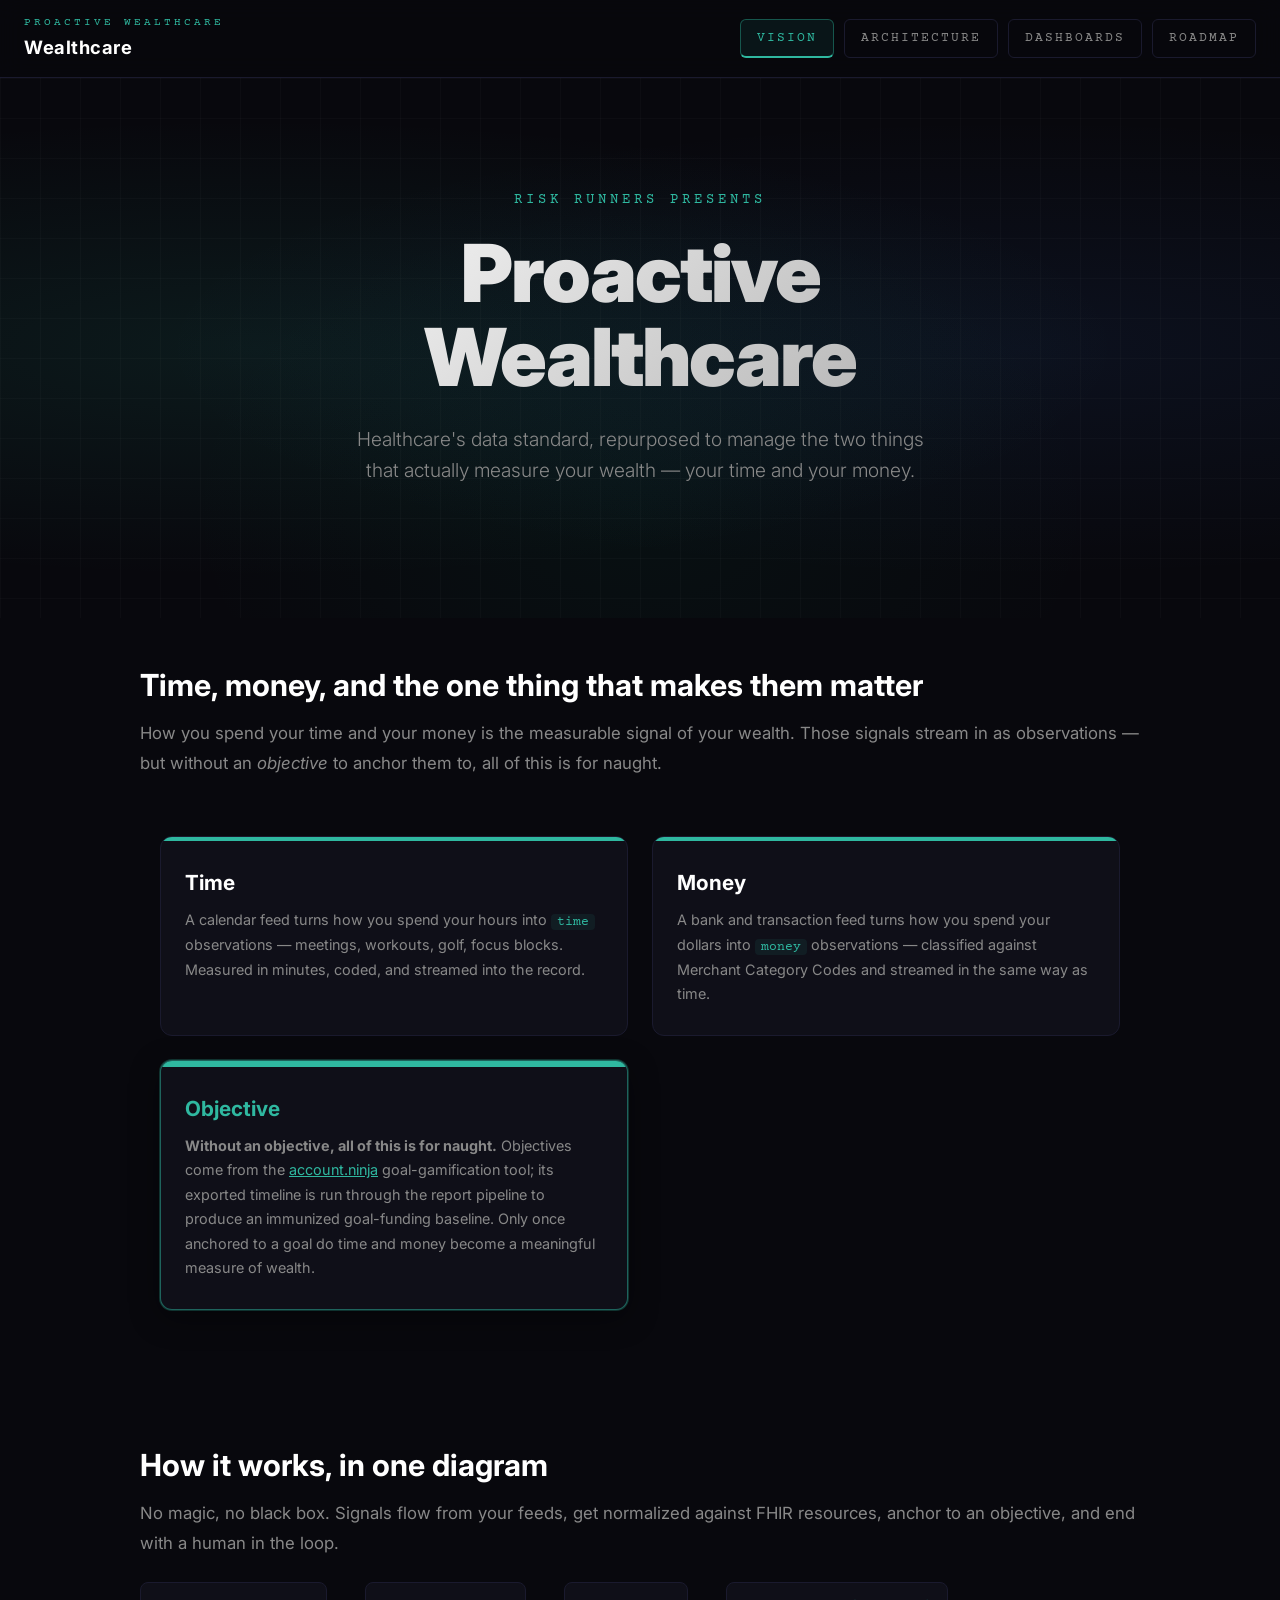
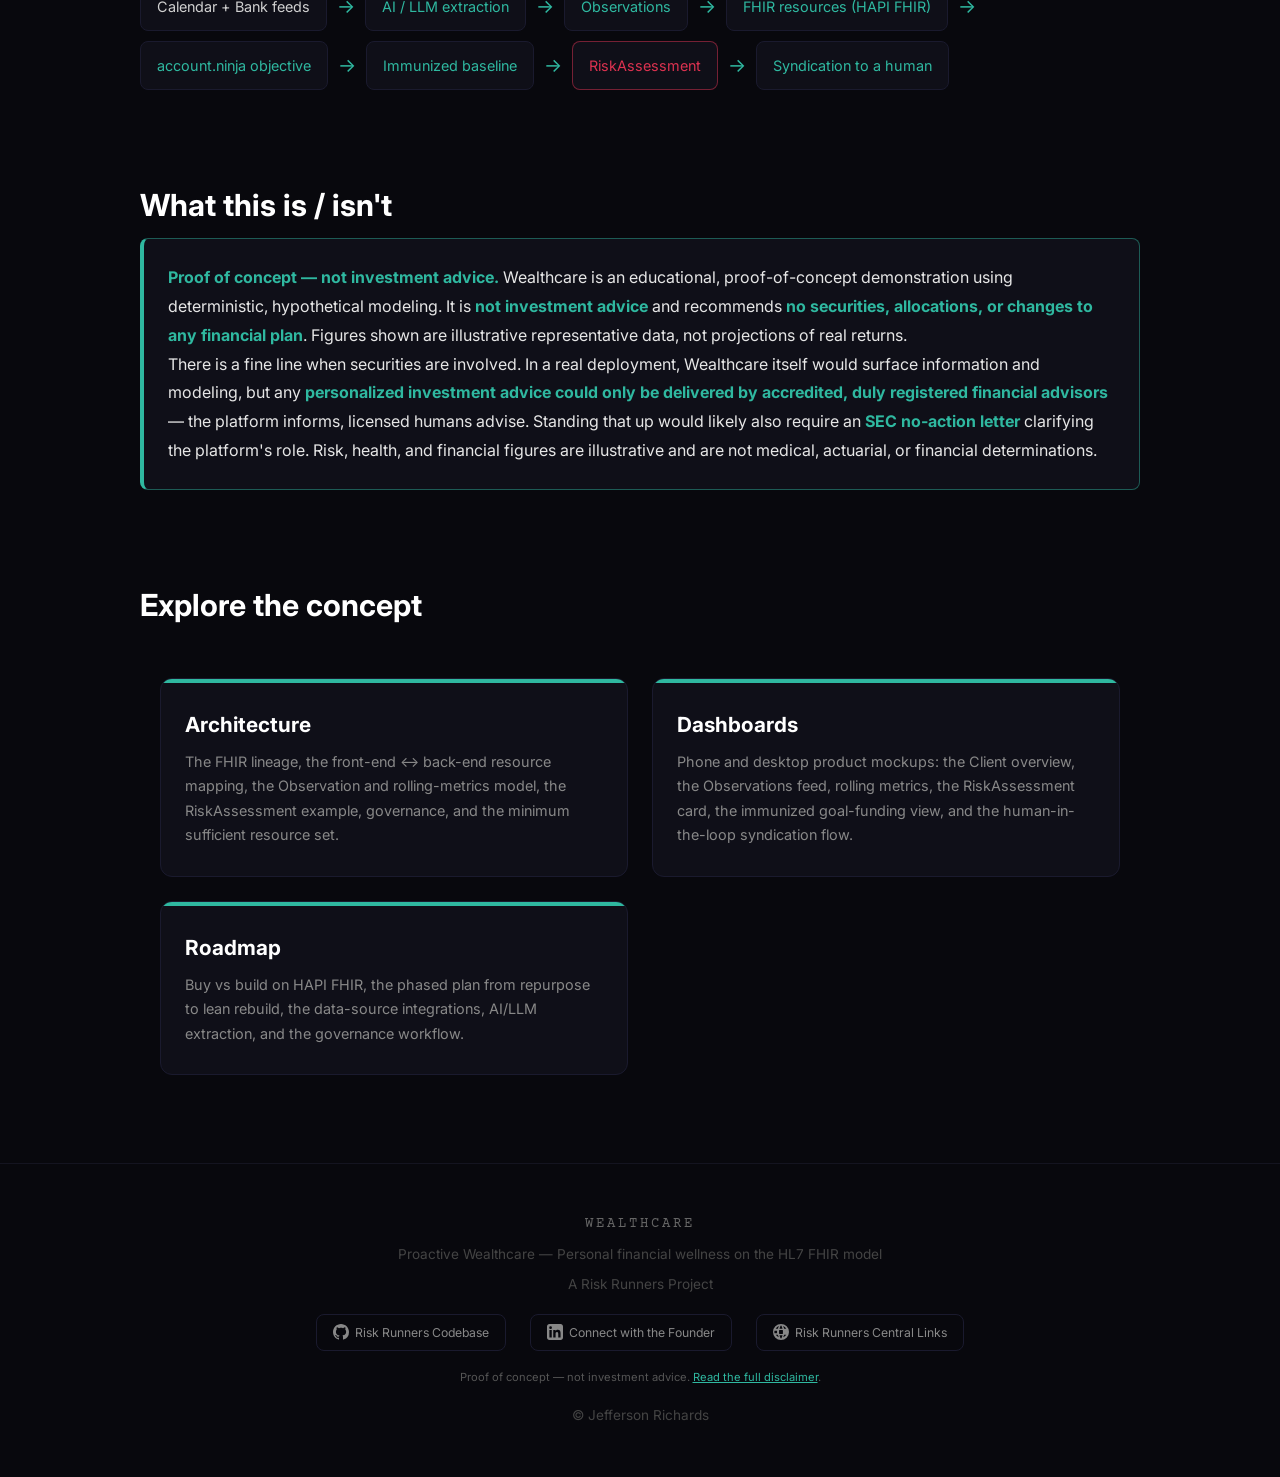
==== commit 8b1430ab: "feat(site): compliance/messaging refinements, cross-page nav, dashboard + roadmap updates - Complian" ====
--- a/index.html
+++ b/index.html
@@ -53,21 +53,15 @@
         <div class="hero-content">
             <div class="hero-tag">Risk Runners Presents</div>
             <h1>Proactive Wealthcare</h1>
-            <p class="hero-sub">Healthcare's data standard, repurposed to manage the two things that actually measure a life — your time and your money.</p>
+            <p class="hero-sub">Healthcare's data standard, repurposed to manage the two things that actually measure your wealth — your time and your money.</p>
         </div>
     </section>
-
-    <!-- ===== SHARED COMPLIANCE BANNER (byte-identical across all pages) ===== -->
-    <div class="compliance-banner" role="note">
-        <strong>Proof of concept — not investment advice.</strong> Wealthcare is an educational, proof-of-concept demonstration using deterministic, hypothetical modeling. A real deployment offering personalized financial guidance would require an SEC no-action letter, or would have to restrict access to accredited investors. <a href="index.html#disclaimer">Read the full disclaimer</a>.
-    </div>
-    <!-- ===== /SHARED COMPLIANCE BANNER ===== -->
 
     <!-- The thesis: Time + Money + Objective -->
     <section class="section" aria-labelledby="thesis-heading">
         <div class="section-inner">
             <h2 id="thesis-heading" class="section-title">Time, money, and the one thing that makes them matter</h2>
-            <p class="section-lead">How you spend your time and your money is the measurable signal of a life. Those signals stream in as observations — but without an <em>objective</em> to anchor them to, all of this is for naught.</p>
+            <p class="section-lead">How you spend your time and your money is the measurable signal of your wealth. Those signals stream in as observations — but without an <em>objective</em> to anchor them to, all of this is for naught.</p>
 
             <div class="grid">
                 <div class="card">
@@ -88,7 +82,7 @@
                     <div class="card-accent"></div>
                     <div class="card-body">
                         <div class="card-title">Objective</div>
-                        <p class="card-text"><strong>Without an objective, all of this is for naught.</strong> Objectives come from the <a href="https://account.ninja" target="_blank" rel="noopener noreferrer">account.ninja</a> goal-gamification tool; its exported timeline is run through the report pipeline to produce an immunized goal-funding baseline. Only once anchored to a goal do time and money become meaningful.</p>
+                        <p class="card-text"><strong>Without an objective, all of this is for naught.</strong> Objectives come from the <a href="https://account.ninja" target="_blank" rel="noopener noreferrer">account.ninja</a> goal-gamification tool; its exported timeline is run through the report pipeline to produce an immunized goal-funding baseline. Only once anchored to a goal do time and money become a meaningful measure of wealth.</p>
                     </div>
                 </div>
             </div>
@@ -126,7 +120,8 @@
         <div class="section-inner">
             <h2 id="disclaimer-heading" class="section-title">What this is / isn't</h2>
             <div class="disclaimer-panel" role="note">
-                <p><strong>Proof of concept — not investment advice.</strong> Wealthcare is an educational, proof-of-concept demonstration using deterministic, hypothetical modeling. It is <strong>not investment advice</strong> and recommends <strong>no securities, allocations, or changes to any financial plan</strong>. Figures shown are illustrative representative data, not projections of real returns. A real deployment that offered personalized financial guidance would require an <strong>SEC no-action letter</strong>, or would have to <strong>restrict access to accredited investors</strong> — a significant regulatory hurdle that this proof of concept does not clear. Risk, health, and financial figures are illustrative and are not medical, actuarial, or financial determinations.</p>
+                <p><strong>Proof of concept — not investment advice.</strong> Wealthcare is an educational, proof-of-concept demonstration using deterministic, hypothetical modeling. It is <strong>not investment advice</strong> and recommends <strong>no securities, allocations, or changes to any financial plan</strong>. Figures shown are illustrative representative data, not projections of real returns.</p>
+                <p>There is a fine line when securities are involved. In a real deployment, Wealthcare itself would surface information and modeling, but any <strong>personalized investment advice could only be delivered by accredited, duly registered financial advisors</strong> — the platform informs, licensed humans advise. Standing that up would likely also require an <strong>SEC no-action letter</strong> clarifying the platform's role. Risk, health, and financial figures are illustrative and are not medical, actuarial, or financial determinations.</p>
             </div>
         </div>
     </section>
--- a/css/wealthcare.css
+++ b/css/wealthcare.css
@@ -340,9 +340,34 @@
 .data-table tbody tr:hover { background: rgba(255, 255, 255, 0.02); }
 
 /* Tier emphasis helpers (reused by dashboards/architecture) */
-.tier-low { color: var(--tier-low); }
-.tier-med { color: var(--tier-med); }
-.tier-high { color: var(--tier-high); }
+.tier-low { color: var(--tier-low); font-weight: 600; }
+.tier-med { color: var(--tier-med); font-weight: 600; }
+.tier-high { color: var(--tier-high); font-weight: 600; }
+
+/* §5.5 funding-scenario emphasis — must match the chart's scenario line colors
+   (magenta 10% / cyan 20%), and must NOT be any of the three tier colors. */
+.scenario-10 { color: #e05fd8; font-weight: 600; }
+.scenario-20 { color: #22d3ee; font-weight: 600; }
+
+.funding-howto { font-size: 0.95em; color: var(--muted); }
+.funding-howto strong { color: #e6e6e6; }
+
+/* §5.5 funding tables: visually separate the "lump sum" column group from the
+   "per-cycle vesting" group with a divider before the first per-cycle column. */
+.funding-table th,
+.funding-table td { text-align: right; white-space: nowrap; }
+.funding-table th[scope="row"] { text-align: left; }
+.funding-table thead th[scope="colgroup"] {
+    text-align: center;
+    font-family: 'Courier Prime', monospace;
+    font-size: 0.82em;
+    letter-spacing: 1px;
+    color: var(--muted);
+}
+/* divider between the lump-sum group (cols 2-5) and per-cycle group (cols 6-9) */
+.funding-table th:nth-child(6),
+.funding-table tbody td:nth-child(6) { border-left: 2px solid var(--border); }
+.funding-table thead tr:first-child th:nth-child(3) { border-left: 2px solid var(--border); }
 
 /* ── Timeline strip (horizontal, stacks on mobile) ── */
 .timeline {
@@ -928,8 +953,38 @@
     list-style: none;
     margin: 0;
     padding: 0;
-    max-height: 520px;
+    /* Cap height so only ~5 events show and the list clearly scrolls. */
+    max-height: 300px;
     overflow-y: auto;
+    /* Always show a scrollbar track so the scroll affordance is obvious. */
+    scrollbar-width: thin;
+    scrollbar-color: var(--accent) transparent;
+}
+
+/* Visible scrollbar on WebKit so users know the feed scrolls. */
+.feed::-webkit-scrollbar { width: 8px; }
+.feed::-webkit-scrollbar-thumb { background: var(--accent); border-radius: 4px; }
+.feed::-webkit-scrollbar-track { background: rgba(255, 255, 255, 0.05); }
+
+/* "scrollable" tag in the figcaption */
+.scroll-affordance {
+    font-family: 'Courier Prime', monospace;
+    font-size: 0.82em;
+    letter-spacing: 1px;
+    color: var(--accent);
+    margin-left: 8px;
+}
+
+/* Hint beneath the feed inside the phone screen */
+.feed-scroll-hint {
+    text-align: center;
+    font-family: 'Courier Prime', monospace;
+    font-size: 0.72em;
+    letter-spacing: 1px;
+    color: var(--muted);
+    padding-top: 8px;
+    border-top: 1px dashed var(--border);
+    margin-top: 4px;
 }
 
 .feed-row {
@@ -1006,7 +1061,14 @@
     position: relative;
     height: 320px;
     width: 100%;
+    max-width: 100%;
     margin-bottom: 16px;
+}
+
+/* Chart.js draws into this canvas; keep it bounded by its wrapper so a slow
+   responsive-resize can never paint wider than the device frame. */
+.chart-canvas-wrap > canvas {
+    max-width: 100% !important;
 }
 
 /* role=status note shown when Chart.js is unavailable (§10.2) */
@@ -1110,5 +1172,84 @@
 }
 
 @media (max-width: 600px) {
-    .chart-canvas-wrap { height: 260px; }
-}
+    /* Taller canvas so the wrapped legend + 12 bars stay legible on a phone. */
+    .chart-canvas-wrap { height: 300px; }
+
+    /* Tighten the device frames so the chart/table get the full phone width. */
+    .device-desktop .device-screen,
+    .device-phone .device-screen { padding: 12px; }
+
+    /* The paired tables scroll horizontally inside the frame; hint it on mobile. */
+    .table-scroll { margin: 14px 0; }
+    .table-scroll .data-table { min-width: 480px; font-size: 0.84em; }
+    .data-table th, .data-table td { padding: 8px 10px; }
+}
+
+/* ============================================================================
+   PAGE NAV — bottom-of-page cross-links (every non-index page). A prominent
+   primary CTA button plus secondary text links, so a reader always has an
+   obvious next step (e.g. architecture -> dashboards examples).
+   ========================================================================== */
+.page-nav {
+    max-width: 1000px;
+    margin: 10px auto 0;
+    padding: 48px 20px 8px;
+    border-top: 1px solid var(--border);
+    text-align: center;
+}
+
+.page-nav-eyebrow {
+    font-family: 'Courier Prime', monospace;
+    font-size: 0.8em;
+    letter-spacing: 3px;
+    text-transform: uppercase;
+    color: var(--muted);
+    margin-bottom: 14px;
+}
+
+.page-nav-cta {
+    display: inline-flex;
+    align-items: center;
+    gap: 10px;
+    background: var(--accent);
+    color: #06201c;
+    font-weight: 700;
+    font-size: 1.05em;
+    text-decoration: none;
+    padding: 14px 28px;
+    border-radius: 10px;
+    transition: transform 0.15s ease, box-shadow 0.15s ease, background 0.15s ease;
+}
+
+.page-nav-cta:hover {
+    background: #46d4ba;
+    transform: translateY(-2px);
+    box-shadow: 0 10px 30px rgba(47, 184, 160, 0.25);
+}
+
+.page-nav-cta:focus-visible { outline: 2px solid #fff; outline-offset: 3px; }
+
+.page-nav-cta .arrow { font-size: 1.2em; line-height: 1; }
+
+.page-nav-secondary {
+    display: flex;
+    justify-content: center;
+    gap: 10px 24px;
+    flex-wrap: wrap;
+    margin-top: 20px;
+}
+
+.page-nav-secondary a {
+    color: var(--muted);
+    text-decoration: none;
+    font-size: 0.92em;
+    border-bottom: 1px solid transparent;
+    transition: color 0.15s ease, border-color 0.15s ease;
+}
+
+.page-nav-secondary a:hover { color: var(--accent); border-bottom-color: var(--accent); }
+
+@media (max-width: 600px) {
+    .page-nav { padding: 36px 16px 4px; }
+    .page-nav-cta { font-size: 0.98em; padding: 12px 20px; }
+}
